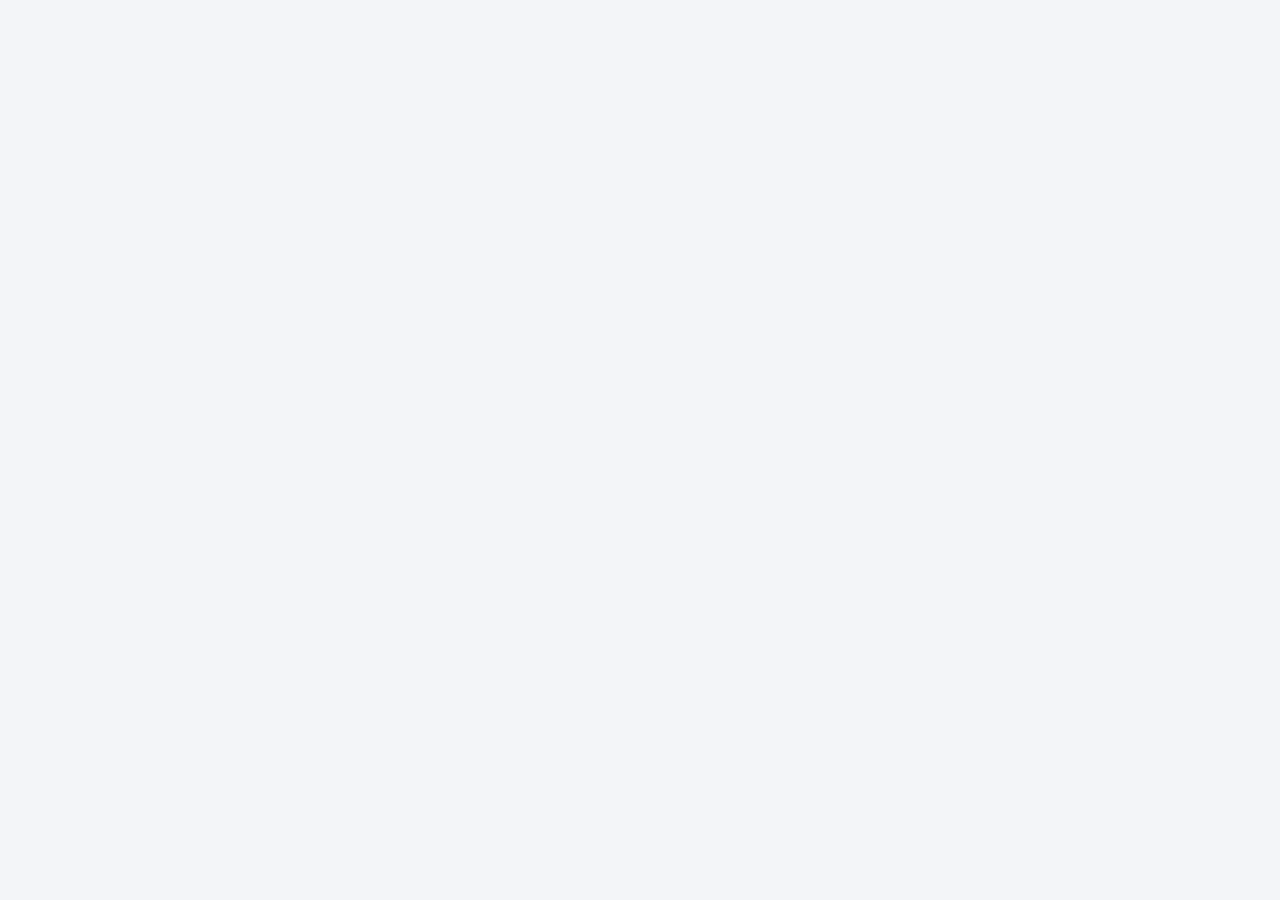
==== apply/index.html @ 578136c5 "Stage 1: folder, images, skeleton Co-Authored-By: Claude Fable 5.1 <noreply@anthropic.com>" ====
<!doctype html>
<html lang="en-IE">
<head>
<meta charset="utf-8">
<meta name="viewport" content="width=device-width,initial-scale=1,viewport-fit=cover">
<meta name="robots" content="noindex">
<title>Apply · Tierney</title>
<link rel="preconnect" href="https://fonts.googleapis.com"><link rel="preconnect" href="https://fonts.gstatic.com" crossorigin>
<link rel="stylesheet" href="https://fonts.googleapis.com/css2?family=Rubik:wght@400;500;600;700;800&display=swap">
<link rel="icon" href="/favicon.svg" type="image/svg+xml">
<link rel="stylesheet" href="/css/tokens.css">
<link rel="stylesheet" href="/css/site.css">
</head>
<body>
<main></main>
<script type="module" src="/js/site.js"></script>
</body>
</html>
---- css/tokens.css ----
/* Tierney design tokens. One navy, one yellow, one control height. */
:root{
  --reflector:#DCFF1C;
  --navy:#13234A;
  --navy-70:rgba(19,35,74,.7);
  --navy-50:rgba(19,35,74,.5);
  --navy-12:rgba(19,35,74,.12);
  --navy-06:rgba(19,35,74,.06);
  --paper:#F3F5F8;
  --white:#FFFFFF;
  --hover:#E8ECF2;
  --ctl:52px;
  --font:"Rubik",ui-rounded,"SF Pro Rounded","Segoe UI",system-ui,sans-serif;
  --unit:20vh;
  color-scheme:light;
}
---- css/site.css ----
/* Tierney — shared styles. Tokens live in tokens.css. */
*{box-sizing:border-box}
html,body{margin:0}
body{background:var(--paper);color:var(--navy);font-family:var(--font);font-size:17px;line-height:1.55;-webkit-font-smoothing:antialiased}
a{color:inherit;text-decoration:none}
button,input,select,textarea{font:inherit;color:inherit}
h1,h2,h3{margin:0;font-weight:600;letter-spacing:-.015em;text-wrap:balance}
p{margin:0}
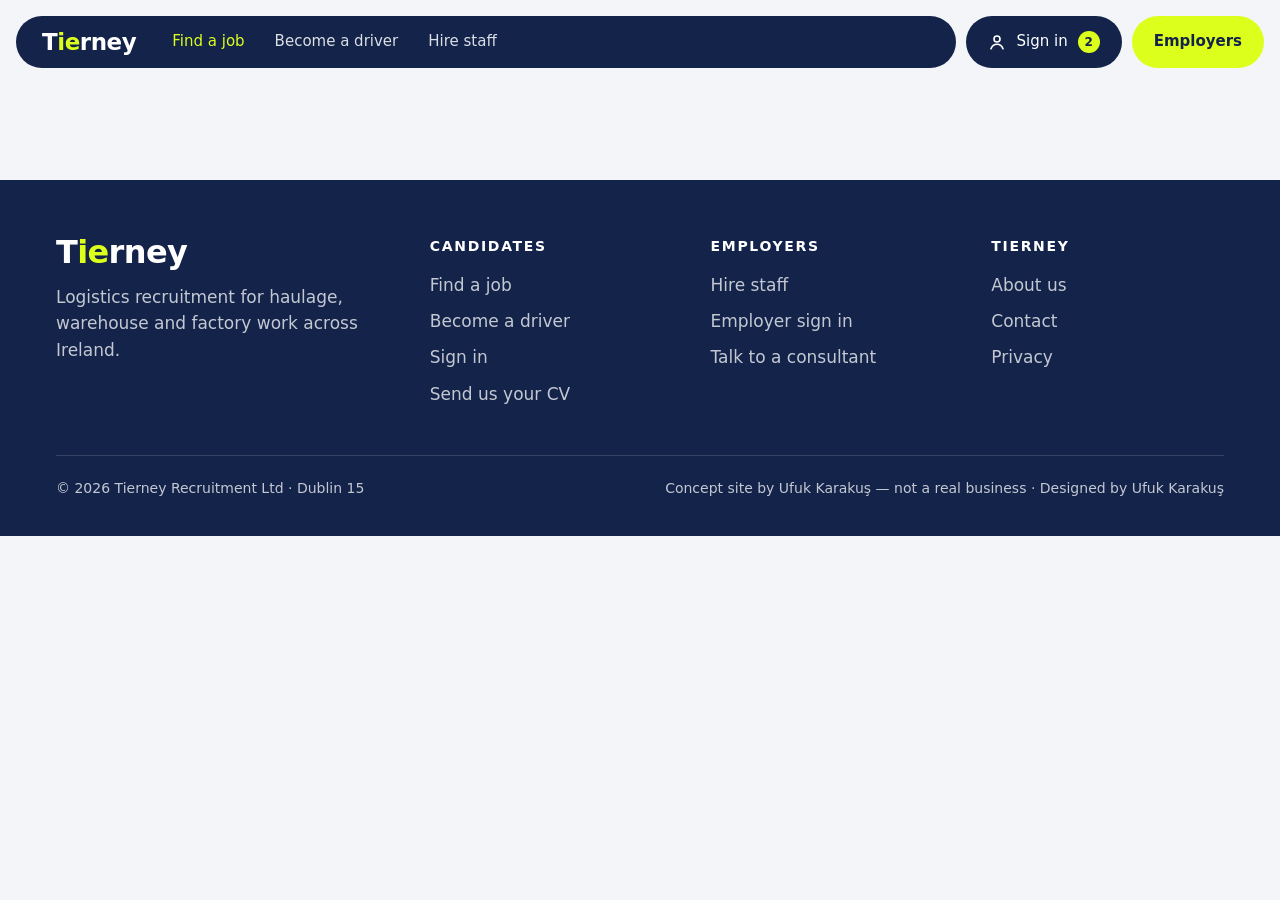
==== commit a5412db6: "Stage 2: design system, header, footer, controls Co-Authored-By: Claude Fable 5.1 <noreply@anthropic" ====
--- a/apply/index.html
+++ b/apply/index.html
@@ -12,7 +12,22 @@
 <link rel="stylesheet" href="/css/site.css">
 </head>
 <body>
+<header class="top"><div class="top-in">
+  <div class="pill bar"><a class="logo" href="/" aria-label="Tierney home">T<i>ie</i>rney</a>
+    <nav class="nav" aria-label="Main"><a href="/jobs/" aria-current="page">Find a job</a><a href="/become-a-driver/">Become a driver</a><a href="/hire-staff/">Hire staff</a></nav></div>
+  <a class="pill sign" href="/candidate/" aria-label="Sign in, 2 unread"><svg viewBox="0 0 24 24" fill="none" stroke="currentColor" stroke-width="2.2" stroke-linecap="round" aria-hidden="true"><circle cx="12" cy="8" r="4"/><path d="M4 21c1.5-4 4.5-6 8-6s6.5 2 8 6"/></svg>Sign in <span class="badge" aria-hidden="true">2</span></a>
+  <a class="pill solid" href="/employer/">Employers</a>
+</div></header>
 <main></main>
+<footer class="foot"><div class="wrap">
+  <div class="foot-grid">
+    <div><div class="logo">T<i>ie</i>rney</div><p class="blurb">Logistics recruitment for haulage, warehouse and factory work across Ireland.</p></div>
+    <div><h4>Candidates</h4><ul><li><a href="/jobs/">Find a job</a></li><li><a href="/become-a-driver/">Become a driver</a></li><li><a href="/candidate/">Sign in</a></li><li><a href="/apply/?cv">Send us your CV</a></li></ul></div>
+    <div><h4>Employers</h4><ul><li><a href="/hire-staff/">Hire staff</a></li><li><a href="/employer/">Employer sign in</a></li><li><a href="/hire-staff/#talk">Talk to a consultant</a></li></ul></div>
+    <div><h4>Tierney</h4><ul><li><a href="/#about">About us</a></li><li><a href="/#contact">Contact</a></li><li><a href="/privacy/">Privacy</a></li></ul></div>
+  </div>
+  <div class="foot-base"><span>© 2026 Tierney Recruitment Ltd · Dublin 15</span><span>Concept site by Ufuk Karakuş — not a real business · Designed by Ufuk Karakuş</span></div>
+</div></footer>
 <script type="module" src="/js/site.js"></script>
 </body>
 </html>
--- a/css/site.css
+++ b/css/site.css
@@ -1,8 +1,333 @@
-/* Tierney — shared styles. Tokens live in tokens.css. */
+/* Tierney — shared styles. Tokens live in tokens.css.
+   One navy (Tierney navy), off-white ground, reflector yellow only as a filled shape or on navy.
+   No strokes on yellow or light buttons. Every control is var(--ctl) = 52 px tall. */
+
+/* ---------- base ---------- */
 *{box-sizing:border-box}
 html,body{margin:0}
 body{background:var(--paper);color:var(--navy);font-family:var(--font);font-size:17px;line-height:1.55;-webkit-font-smoothing:antialiased}
 a{color:inherit;text-decoration:none}
 button,input,select,textarea{font:inherit;color:inherit}
+button{cursor:pointer}
 h1,h2,h3{margin:0;font-weight:600;letter-spacing:-.015em;text-wrap:balance}
+.home h1,.home h2,.home h3{letter-spacing:-.01em}
 p{margin:0}
+[hidden]{display:none !important}
+:focus-visible{outline:3px solid var(--navy);outline-offset:3px;border-radius:10px}
+.home :focus-visible{border-radius:8px}
+.top :focus-visible,.foot :focus-visible,.hero :focus-visible,.side :focus-visible,.one :focus-visible,.consult :focus-visible,.cta :focus-visible,.alert :focus-visible,.sum :focus-visible,.gentle :focus-visible{outline-color:var(--reflector)}
+.wrap{max-width:1280px;margin:0 auto;padding-left:max(16px,env(safe-area-inset-left,0px));padding-right:max(16px,env(safe-area-inset-right,0px))}
+@media (min-width:900px){.wrap{padding-left:max(56px,env(safe-area-inset-left,0px));padding-right:max(56px,env(safe-area-inset-right,0px))}}
+.muted{color:var(--navy-70)}
+.sr{position:absolute;width:1px;height:1px;overflow:hidden;clip:rect(0 0 0 0);white-space:nowrap}
+
+/* ---------- header: three pills, one height. Navy on inner pages, glass over the hero. Not sticky. ---------- */
+.top{position:relative;z-index:30;padding-block:16px;background:var(--paper)}
+.top-in{max-width:1320px;margin:0 auto;display:flex;gap:10px;padding-left:max(16px,env(safe-area-inset-left,0px));padding-right:max(16px,env(safe-area-inset-right,0px))}
+.pill{display:inline-flex;align-items:center;gap:10px;height:var(--ctl);padding:0 22px;border-radius:999px;font-size:15px;font-weight:500;background:var(--navy);color:var(--white);transition:background .2s,opacity .2s}
+.pill:hover{opacity:.92}
+.pill.bar{flex:1;gap:36px;padding:0 26px}
+.pill.solid{background:var(--reflector);color:var(--navy);font-weight:600}
+.pill svg{width:18px;height:18px}
+.logo{font-weight:800;font-size:23px;letter-spacing:-.02em;line-height:1;color:var(--white)}
+.logo i{font-style:normal;color:var(--reflector)}
+.nav{display:flex;gap:30px}
+.nav a{opacity:.85}
+.nav a:hover,.nav a[aria-current]{opacity:1;color:var(--reflector)}
+.badge{display:inline-grid;place-items:center;min-width:22px;height:22px;padding:0 6px;border-radius:999px;background:var(--reflector);color:var(--navy);font-size:12px;font-weight:700}
+.home .top{position:absolute;z-index:20;top:calc(env(safe-area-inset-top,0px) + 22px);left:0;right:0;padding:0;background:none;color:var(--white)}
+.home .pill{background:rgba(255,255,255,.1);box-shadow:inset 0 0 0 1px rgba(255,255,255,.14);backdrop-filter:blur(8px) saturate(140%);-webkit-backdrop-filter:blur(8px) saturate(140%);transition:background .2s}
+.home .pill:hover{background:rgba(255,255,255,.18);opacity:1}
+.home .pill.bar:hover{background:rgba(255,255,255,.1)}
+.home .pill.solid{background:var(--reflector);color:var(--navy);box-shadow:none}
+.home .pill.solid:hover{background:#e6ff5c}
+.home .top .logo{margin-right:6px}
+.home .nav a{opacity:.88;transition:opacity .2s,color .2s}
+
+/* ---------- buttons, links, chips ---------- */
+.btn{display:inline-flex;align-items:center;justify-content:center;gap:12px;height:var(--ctl);padding:0 30px;border-radius:999px;border:0;background:var(--reflector);color:var(--navy);font-size:18px;font-weight:600;cursor:pointer;transition:transform .2s}
+.btn:hover{transform:translateY(-2px)}
+.btn.dark{background:var(--navy);color:var(--white)}
+.btn.soft{background:var(--white);color:var(--navy)}
+.btn svg{width:20px;height:20px}
+.link{display:inline-flex;align-items:center;gap:8px;font-weight:600}
+.link svg{width:18px;height:18px;transition:transform .2s}
+.link:hover svg{transform:translateX(4px)}
+.chip{display:inline-flex;align-items:center;gap:8px;height:var(--ctl);padding:0 16px;border-radius:999px;border:0;background:var(--white);color:var(--navy);font-size:15px;font-weight:500;cursor:pointer;transition:background .2s}
+.chip:hover{background:var(--hover)}
+.chip[aria-pressed="true"],.chip.on{background:var(--navy);color:var(--white)}
+.chip.y{background:var(--reflector);color:var(--navy)}
+.chip svg{width:14px;height:14px}
+
+/* ---------- page head ---------- */
+.page-head{padding-block:40px 28px}
+.page-head h1{font-size:clamp(40px,4.4vw,64px);line-height:1.05}
+.page-head p{font-size:19px;color:var(--navy-70);margin-top:12px;max-width:56ch}
+
+/* ---------- icons in yellow discs ---------- */
+.icon{width:64px;height:64px;border-radius:50%;background:var(--reflector);display:grid;place-items:center;flex:none}
+.icon svg{width:32px;height:32px;fill:none;stroke:var(--navy);stroke-width:2.4;stroke-linecap:round;stroke-linejoin:round}
+
+/* ---------- job rows: hairlines only between rows, as wide as the hover card ---------- */
+.rows{list-style:none;margin:0;padding:0}
+.rows li{position:relative;padding-block:8px}
+.rows li+li::before{content:"";position:absolute;top:0;left:-24px;right:-24px;height:1px;background:var(--navy-12);transition:opacity .2s}
+.rows li:hover::before,.rows li:hover+li::before{opacity:0}
+.row{display:grid;grid-template-columns:64px minmax(0,2.6fr) minmax(0,1.2fr) minmax(0,1.2fr) minmax(0,.9fr) 52px;align-items:center;gap:24px;padding:16px 24px;margin-inline:-24px;border-radius:20px;transition:background .25s,box-shadow .25s}
+.row:hover{background:var(--white);box-shadow:0 18px 40px -24px rgba(19,35,74,.35)}
+.role h3{font-size:21px;font-weight:600}
+.role p{font-size:15px;color:var(--navy-70);margin-top:3px}
+.role p b{font-weight:600;color:var(--navy)}
+.cell{font-size:16px;line-height:1.35}
+.cell small{display:block;font-size:12px;color:var(--navy-70);text-transform:uppercase;letter-spacing:.1em;font-weight:500;margin-bottom:3px}
+.pay{font-size:20px;font-weight:600;font-variant-numeric:tabular-nums}
+.pay em{font-style:normal;font-size:14px;font-weight:500;color:var(--navy-70)}
+.go{width:52px;height:52px;border-radius:50%;display:grid;place-items:center;background:var(--white);transition:background .2s}
+.go svg{width:22px;height:22px}
+.row:hover .go{background:var(--reflector)}
+.fit{display:inline-flex;align-items:center;gap:6px;height:26px;padding:0 10px;border-radius:999px;font-size:13px;font-weight:600;margin-left:10px;vertical-align:3px}
+.fit.ok{background:var(--reflector);color:var(--navy)}
+.fit.near{background:var(--navy);color:var(--white)}
+.home .rows li{padding-block:10px}
+.home .row{grid-template-columns:72px minmax(0,2.7fr) minmax(0,1.2fr) minmax(0,1.2fr) minmax(0,.9fr) 56px;gap:28px}
+.home .row .icon{width:72px;height:72px}
+.home .row .icon svg{width:36px;height:36px}
+.home .role h3{font-size:23px}
+.home .role p{margin-top:4px}
+.home .cell small{font-size:13px;margin-bottom:4px}
+.home .pay{font-size:21px}
+.home .pay em{font-size:15px}
+
+/* ---------- cards ---------- */
+.card{background:var(--white);border-radius:24px;padding:28px}
+
+/* ---------- word-by-word headings, soft reveals ---------- */
+.words .w{display:inline-block;opacity:0;transform:translateY(10px)}
+.words.in .w{animation:word .8s ease forwards}
+@keyframes word{to{opacity:1;transform:none}}
+.reveal{opacity:0;transform:translateY(12px);animation:rev .8s ease forwards}
+@keyframes rev{to{opacity:1;transform:none}}
+.home .reveal{animation:none;transform:translateY(14px);transition:opacity .8s ease,transform .8s ease}
+.home .reveal.in{opacity:1;transform:none}
+
+/* ---------- footer ---------- */
+.foot{background:var(--navy);color:rgba(255,255,255,.75);padding-block:56px 36px;margin-top:96px}
+.home .foot{padding-block:64px 40px;margin-top:0}
+.foot-grid{display:grid;grid-template-columns:1.4fr repeat(3,1fr);gap:48px}
+.foot h4{margin:0 0 14px;font-size:14px;letter-spacing:.12em;text-transform:uppercase;color:var(--white);font-weight:600}
+.foot ul{list-style:none;margin:0;padding:0;display:grid;gap:10px}
+.foot a:hover{color:var(--reflector)}
+.foot .logo{font-size:32px;color:var(--white)}
+.home .foot .logo{font-size:34px}
+.foot .blurb{margin-top:16px;max-width:30ch}
+.foot-base{margin-top:48px;padding-top:22px;border-top:1px solid rgba(255,255,255,.14);display:flex;justify-content:space-between;gap:24px;flex-wrap:wrap;font-size:14px}
+.home .foot-base{margin-top:56px;padding-top:24px}
+
+/* ---------- dropdown (our own, never the browser default) ---------- */
+.dd{position:relative}
+.dd-btn{width:100%;height:var(--ctl);display:flex;align-items:center;gap:12px;border:0;border-radius:16px;background:var(--white);padding:0 18px;font-size:16px;font-weight:500;text-align:left;cursor:pointer}
+.dd-btn svg{width:18px;height:18px;margin-left:auto;flex:none;transition:transform .25s}
+.dd.open .dd-btn svg{transform:rotate(180deg)}
+.dd-val{overflow:hidden;text-overflow:ellipsis;white-space:nowrap}
+.dd-val.ph{color:var(--navy-70)}
+.dd-list{position:absolute;z-index:20;top:calc(100% + 8px);left:0;right:0;margin:0;padding:8px;list-style:none;background:var(--white);border-radius:18px;box-shadow:0 24px 48px -20px rgba(19,35,74,.35),0 0 0 1px var(--navy-06);max-height:320px;overflow:auto}
+.dd-list li{padding:12px 14px;border-radius:12px;cursor:pointer;font-size:16px}
+.dd-list li:hover,.dd-list li.act{background:var(--paper)}
+.dd-list li[aria-selected="true"]{background:var(--navy);color:var(--white)}
+
+/* ---------- drawers: Filters from the left, For you from the right, mirror images ---------- */
+.drawer-scrim{position:fixed;inset:0;z-index:40;background:rgba(19,35,74,.35);opacity:0;pointer-events:none;transition:opacity .3s}
+.drawer{position:fixed;z-index:41;top:0;bottom:0;width:min(440px,100%);background:var(--paper);padding:28px;overflow:auto;transition:transform .45s cubic-bezier(.2,.7,.3,1);display:flex;flex-direction:column;gap:26px}
+.drawer.left{left:0;transform:translateX(-100%);padding-left:max(28px,env(safe-area-inset-left,0px))}
+.drawer.right{right:0;transform:translateX(100%);padding-right:max(28px,env(safe-area-inset-right,0px))}
+.drawer.open{transform:none}
+.drawer-scrim.open{opacity:1;pointer-events:auto}
+.drawer h2{font-size:32px}
+.drawer .label{display:block;margin-bottom:10px}
+.drawer .actions{margin-top:auto;display:grid}
+.drawer .actions .btn{width:100%}
+.close{position:absolute;top:24px;right:24px;width:44px;height:44px;border-radius:50%;border:0;background:var(--white);display:grid;place-items:center;cursor:pointer}
+.close svg{width:18px;height:18px}
+.toggle{height:var(--ctl);display:flex;align-items:center;justify-content:space-between;gap:12px;background:var(--white);border-radius:16px;padding:0 18px;font-weight:500;cursor:pointer}
+.toggle input{width:20px;height:20px;margin:0;accent-color:var(--navy)}
+
+/* ---------- modal + toast ---------- */
+.modal-scrim{position:fixed;inset:0;z-index:60;background:rgba(19,35,74,.45);display:grid;place-items:center;padding:16px}
+.modal{background:var(--white);border-radius:24px;padding:32px;max-width:460px;width:100%}
+.modal h3{font-size:24px}
+.modal p{margin-top:10px;color:var(--navy-70)}
+.modal .btn{margin-top:22px}
+.toast{position:fixed;z-index:50;left:50%;bottom:calc(28px + env(safe-area-inset-bottom,0px));transform:translateX(-50%);background:var(--navy);color:var(--white);border-radius:16px;padding:14px 20px;font-size:15px;display:flex;gap:12px;align-items:center;box-shadow:0 20px 40px -20px rgba(0,0,0,.5);transition:opacity .5s,transform .5s}
+.toast b{color:var(--reflector);font-weight:600}
+.toast.gone{opacity:0;transform:translate(-50%,10px)}
+
+/* ---------- forms ---------- */
+.field{display:grid;gap:8px}
+.field label,.label{font-size:15px;font-weight:600}
+.input{height:var(--ctl);border-radius:16px;border:0;background:var(--paper);padding:0 18px;font-size:17px;width:100%}
+.input:focus{outline:3px solid var(--navy);outline-offset:0}
+.seg{display:flex;flex-wrap:wrap;gap:8px}
+.seg .chip{padding:0 20px;font-size:16px;background:var(--paper)}
+.seg .chip[aria-pressed="true"]{background:var(--navy);color:var(--white)}
+
+/* ---------- privacy (plain text) ---------- */
+.prose{max-width:68ch}
+.prose h2{font-size:26px;margin-top:40px}
+.prose p{margin-top:14px;font-size:18px}
+.prose ul{margin:14px 0 0;padding-left:22px;font-size:18px;display:grid;gap:8px}
+
+/* =====================================================================
+   Homepage
+   ===================================================================== */
+.band{min-height:calc(var(--unit)*4);display:flex;align-items:center;padding-block:56px}
+.band>.wrap{width:100%}
+
+/* ---------- hero scene ---------- */
+.hero{position:relative;height:100vh;min-height:620px;overflow:hidden;background:var(--navy);color:var(--white)}
+.stage{position:absolute;left:0;top:0;width:1536px;height:1024px;transform-origin:0 0}
+.pan,.slide{position:absolute;inset:0;will-change:transform}
+.slide img{position:absolute;inset:0;width:100%;height:100%;display:block;max-width:none;user-select:none;pointer-events:none}
+.glow{position:absolute;width:300px;height:230px;transform:translate(-50%,-14%);pointer-events:none;transition:opacity 70ms linear;
+  background:radial-gradient(50% 50% at 50% 22%,rgba(255,228,184,.5),rgba(255,222,176,.2) 36%,rgba(255,222,176,.05) 64%,transparent 80%)}
+.glow::before{content:"";position:absolute;left:50%;top:22%;width:26px;height:10px;transform:translate(-50%,-50%);border-radius:3px;background:#fff6e2;box-shadow:0 0 14px 5px rgba(255,236,204,.75),0 0 46px 18px rgba(255,226,180,.22)}
+.reflect{position:absolute;width:44px;height:170px;transform:translateX(-50%);pointer-events:none;border-radius:50%;transition:opacity 70ms linear;
+  background:linear-gradient(180deg,rgba(255,226,184,.22),rgba(255,226,184,0));filter:blur(10px)}
+.off{opacity:.06}
+.fshadow{position:absolute;left:890px;top:712px;width:530px;height:26px;border-radius:50%;background:radial-gradient(closest-side,rgba(0,0,0,.55),transparent)}
+.shade{position:absolute;inset:0;pointer-events:none;
+  background:linear-gradient(180deg,rgba(8,12,24,.35) 0%,rgba(8,12,24,0) 22%,rgba(8,12,24,0) 55%,rgba(6,9,20,.6) 100%),
+             radial-gradient(130% 100% at 50% 40%,transparent 55%,rgba(4,7,16,.62) 100%)}
+/* 3 seconds, eased to a stop: the lorry drives far, the forklift a little, and the camera pans left with real parallax */
+.hero.play .slide,.hero.play .pan{animation-duration:3s;animation-timing-function:cubic-bezier(.22,.61,.36,1);animation-delay:.3s;animation-fill-mode:both}
+.hero.play .truck .slide{animation-name:truckIn}
+.hero.play .fork .slide{animation-name:forkIn}
+.hero.play .pan.yard{animation-name:panYard}
+.hero.play .pan.truck{animation-name:panTruck}
+.hero.play .pan.fork{animation-name:panFork}
+.hero.play .pan.pal{animation-name:panPal}
+@keyframes truckIn{from{transform:translate3d(160px,0,0)}to{transform:translate3d(0,0,0)}}
+@keyframes forkIn{from{transform:translate3d(25px,0,0)}to{transform:translate3d(0,0,0)}}
+@keyframes panYard{from{transform:translate3d(4px,0,0)}to{transform:translate3d(0,0,0)}}
+@keyframes panTruck{from{transform:translate3d(8px,0,0)}to{transform:translate3d(0,0,0)}}
+@keyframes panFork{from{transform:translate3d(15px,0,0)}to{transform:translate3d(0,0,0)}}
+@keyframes panPal{from{transform:translate3d(30px,0,0)}to{transform:translate3d(0,0,0)}}
+
+/* ---------- hero words ---------- */
+.hero-copy{position:absolute;z-index:6;left:max(64px,env(safe-area-inset-left,0px));right:max(24px,env(safe-area-inset-right,0px));top:69%}
+.hero h1{margin:0;font-weight:600;font-size:clamp(40px,4.6vw,68px);line-height:1.04;letter-spacing:-.02em;text-shadow:0 4px 34px rgba(0,0,0,.5);white-space:nowrap;min-height:1.04em}
+.hero h1 span{display:inline-block;opacity:0;transform:translateY(10px);transition:opacity .25s ease}
+.hero h1 span.in{animation:hword .9s ease forwards}
+.hero h1.leaving span{opacity:0 !important;animation:none}
+@keyframes hword{to{opacity:1;transform:none}}
+.roles{display:flex;flex-wrap:wrap;gap:12px 34px;list-style:none;margin:22px 0 0;padding:0}
+.roles a{display:inline-flex;align-items:center;gap:11px;font-size:19px;font-weight:500;text-shadow:0 2px 16px rgba(0,0,0,.55);opacity:0;transition:color .25s}
+.roles a:hover{color:var(--reflector)}
+.roles i{width:9px;height:9px;border-radius:50%;background:var(--reflector);box-shadow:0 0 12px rgba(220,255,28,.55)}
+.hero.play .roles a{animation:fade 1.1s ease forwards}
+.hero.play .roles li:nth-child(1) a{animation-delay:.6s}
+.hero.play .roles li:nth-child(2) a{animation-delay:1.3s}
+.hero.play .roles li:nth-child(3) a{animation-delay:2s}
+@keyframes fade{to{opacity:1}}
+
+/* ---------- intro: words left, sector rows right ---------- */
+.intro{background:var(--white)}
+.intro-grid{display:grid;grid-template-columns:1fr 1fr;gap:96px;align-items:center}
+.intro-grid h2{font-size:clamp(34px,3.4vw,52px);line-height:1.1}
+.intro-grid .lead{font-size:19px;color:var(--navy-70);max-width:44ch;margin-top:24px}
+.sectors{list-style:none;margin:0;padding:0;border-top:1px solid #DDE2EA}
+.sectors li{border-bottom:1px solid #DDE2EA}
+.sector{display:flex;align-items:center;gap:28px;padding:26px 20px;margin-inline:-20px;border-radius:20px;transition:background .3s ease}
+.sector:hover{background:var(--hover)}
+.sector .icon{width:72px;height:72px}
+.sector .icon svg{width:36px;height:36px}
+.sector h3{font-size:clamp(40px,4.4vw,64px);font-weight:600;letter-spacing:-.02em;line-height:1}
+.sector .count{margin-left:auto;display:inline-flex;align-items:center;gap:10px;font-size:17px;font-weight:600;opacity:0;transform:translateX(-8px);transition:opacity .3s ease,transform .3s ease;font-variant-numeric:tabular-nums;white-space:nowrap}
+.sector .count svg{width:20px;height:20px}
+.sector:hover .count,.sector:focus-visible .count{opacity:1;transform:none}
+.more{display:inline-flex;align-items:center;gap:8px;font-weight:600;font-size:17px;margin-top:6px}
+.more svg{width:18px;height:18px;transition:transform .2s}
+.more:hover svg{transform:translateX(4px)}
+
+/* ---------- road: snaps into view and plays by itself; the centre line widens until it is the yellow background ---------- */
+.road{position:relative;height:100vh;background:var(--navy)}
+.road-pin{position:relative;height:100%;overflow:hidden}
+.road canvas{position:absolute;inset:0;width:100%;height:100%;display:block}
+.road-choices{position:absolute;inset:0;display:flex;align-items:center;pointer-events:none}
+.road-choices .wrap{width:100%;display:flex;flex-direction:column;gap:56px}
+.choice{align-self:flex-start;display:flex;flex-direction:column;gap:12px;color:var(--navy);pointer-events:auto}
+.choice .ttl{position:relative;display:inline-flex;align-items:center;gap:18px;font-size:clamp(36px,3.6vw,54px);font-weight:700;letter-spacing:-.02em;line-height:1.1}
+.choice .ttl::after{content:"";position:absolute;left:0;right:0;bottom:-8px;height:4px;border-radius:2px;background:var(--navy);transform:scaleX(0);transform-origin:left;transition:transform .35s ease}
+.choice:hover .ttl::after,.choice:focus-visible .ttl::after{transform:scaleX(1)}
+.choice svg{width:.8em;height:.8em;flex:none;opacity:0;transform:translateX(-10px);transition:opacity .5s ease,transform .5s ease}
+.choice p{font-size:20px;opacity:0;transform:translateY(8px);transition:opacity .6s ease,transform .6s ease}
+.choice.in svg{opacity:1;transform:none}
+.choice.in p{opacity:.85;transform:none}
+.road:not(.done) .choice{visibility:hidden}
+
+/* ---------- jobs band ---------- */
+.jobs{background:var(--paper)}
+.jobs.band{align-items:flex-start;padding-top:64px}
+.jobs-head{display:flex;align-items:center;justify-content:space-between;gap:32px;margin-bottom:22px}
+.jobs-head h2{font-size:clamp(34px,3.4vw,50px)}
+
+/* ---------- checked driver ---------- */
+.checked{background:var(--white)}
+.checked-grid{display:grid;grid-template-columns:1fr 1fr;gap:96px;align-items:center}
+.checked h2{font-size:clamp(34px,3.4vw,50px);line-height:1.1;margin-top:16px}
+.checked .lead{font-size:19px;color:var(--navy-70);margin-top:20px;max-width:44ch}
+.checked .more{margin-top:28px}
+.idcard{width:100%;max-width:600px;justify-self:end;border-radius:22px;overflow:hidden;background:var(--white);box-shadow:0 40px 80px -40px rgba(19,35,74,.4),0 0 0 1px #DDE2EA;opacity:0;transform:translateY(22px) rotate(-1.2deg);transition:opacity .8s ease,transform .9s cubic-bezier(.2,.7,.3,1)}
+.idcard.in{opacity:1;transform:none}
+.id-head{display:flex;align-items:center;justify-content:space-between;gap:16px;padding:16px 24px;background:var(--navy);color:var(--white)}
+.id-head .logo{font-size:22px}
+.id-head span:last-child{font-size:13px;letter-spacing:.06em;opacity:.8;font-variant-numeric:tabular-nums}
+.id-body{display:grid;grid-template-columns:104px minmax(0,1fr);gap:22px;padding:20px 24px 16px}
+.photo{aspect-ratio:3/4;border-radius:12px;background:var(--paper);display:grid;place-items:center}
+.photo svg{width:52px;height:52px;fill:none;stroke:rgba(19,35,74,.35);stroke-width:1.8;stroke-linecap:round}
+.id-who h3{font-size:19px;font-weight:600}
+.id-who p{font-size:14px;color:var(--navy-70);margin-top:2px}
+.fields{margin:12px 0 0;display:grid;grid-template-columns:auto 1fr;gap:7px 18px;font-size:15px}
+.fields dt{color:var(--navy-70)}
+.fields dd{margin:0;font-weight:500}
+.mark{background:linear-gradient(var(--reflector),var(--reflector)) no-repeat 0 65%/0% 72%;padding:0 3px;margin-left:-3px;transition:background-size .55s ease}
+.mark.on{background-size:100% 72%}
+.id-foot{display:flex;align-items:center;gap:12px;padding:12px 24px 16px;font-size:15px;border-top:1px solid #DDE2EA}
+.id-foot svg{width:20px;height:20px;flex:none;fill:none;stroke:var(--navy);stroke-width:2.2;stroke-linecap:round;stroke-linejoin:round}
+.id-foot b{font-weight:600}
+
+/* ---------- closing ---------- */
+.closing{background:var(--paper)}
+.closing-grid{display:grid;grid-template-columns:1.4fr 1fr;gap:96px;align-items:center}
+blockquote{margin:0}
+blockquote p{font-size:clamp(28px,2.7vw,40px);line-height:1.25;font-weight:500;letter-spacing:-.01em;text-wrap:balance}
+blockquote footer{margin-top:28px;font-size:17px;color:var(--navy-70)}
+blockquote footer b{color:var(--navy);font-weight:600}
+.contact{display:flex;flex-direction:column;gap:22px}
+.contact .line{display:flex;flex-direction:column}
+.contact .line small{font-size:13px;font-weight:600;letter-spacing:.12em;text-transform:uppercase;color:var(--navy-70)}
+.contact .line span{font-size:26px;font-weight:600;font-variant-numeric:tabular-nums;user-select:all}
+.contact .btns{display:flex;gap:12px;flex-wrap:wrap;margin-top:8px}
+
+/* ---------- narrow screens (mobile is a later step; nothing may scroll sideways) ---------- */
+@media (max-width:900px){
+  .nav,.pill.sign{display:none}
+  .hero-copy{left:20px;top:auto;bottom:10%} .roles a{font-size:16px}
+  .hero h1{white-space:normal}
+  .intro-grid,.checked-grid,.closing-grid,.foot-grid{grid-template-columns:1fr;gap:40px}
+  .row{grid-template-columns:56px minmax(0,1fr) 44px;margin-inline:0}
+  .row .cell{display:none}
+  .row .icon{width:56px;height:56px}
+  .go{width:44px;height:44px}
+  .idcard{justify-self:stretch}
+}
+
+/* ---------- reduced motion: keep every word and frame, drop the movement ---------- */
+@media (prefers-reduced-motion:reduce){
+  .words .w,.reveal,.home .reveal,.roles a,.hero h1 span{animation:none !important;opacity:1 !important;transform:none !important;transition:none !important}
+  .hero.play .slide,.hero.play .pan{animation:none !important}
+  .idcard{opacity:1;transform:none;transition:none}
+  .mark{background-size:100% 72%;transition:none}
+  .choice svg{opacity:1;transform:none;transition:none}
+  .choice p{opacity:.85;transform:none;transition:none}
+  .choice .ttl::after,.btn,.link svg,.more svg,.sector,.sector .count,.row,.go,.pill,.chip,.dd-btn svg,.drawer,.drawer-scrim,.toast,.glow,.reflect{transition:none}
+}
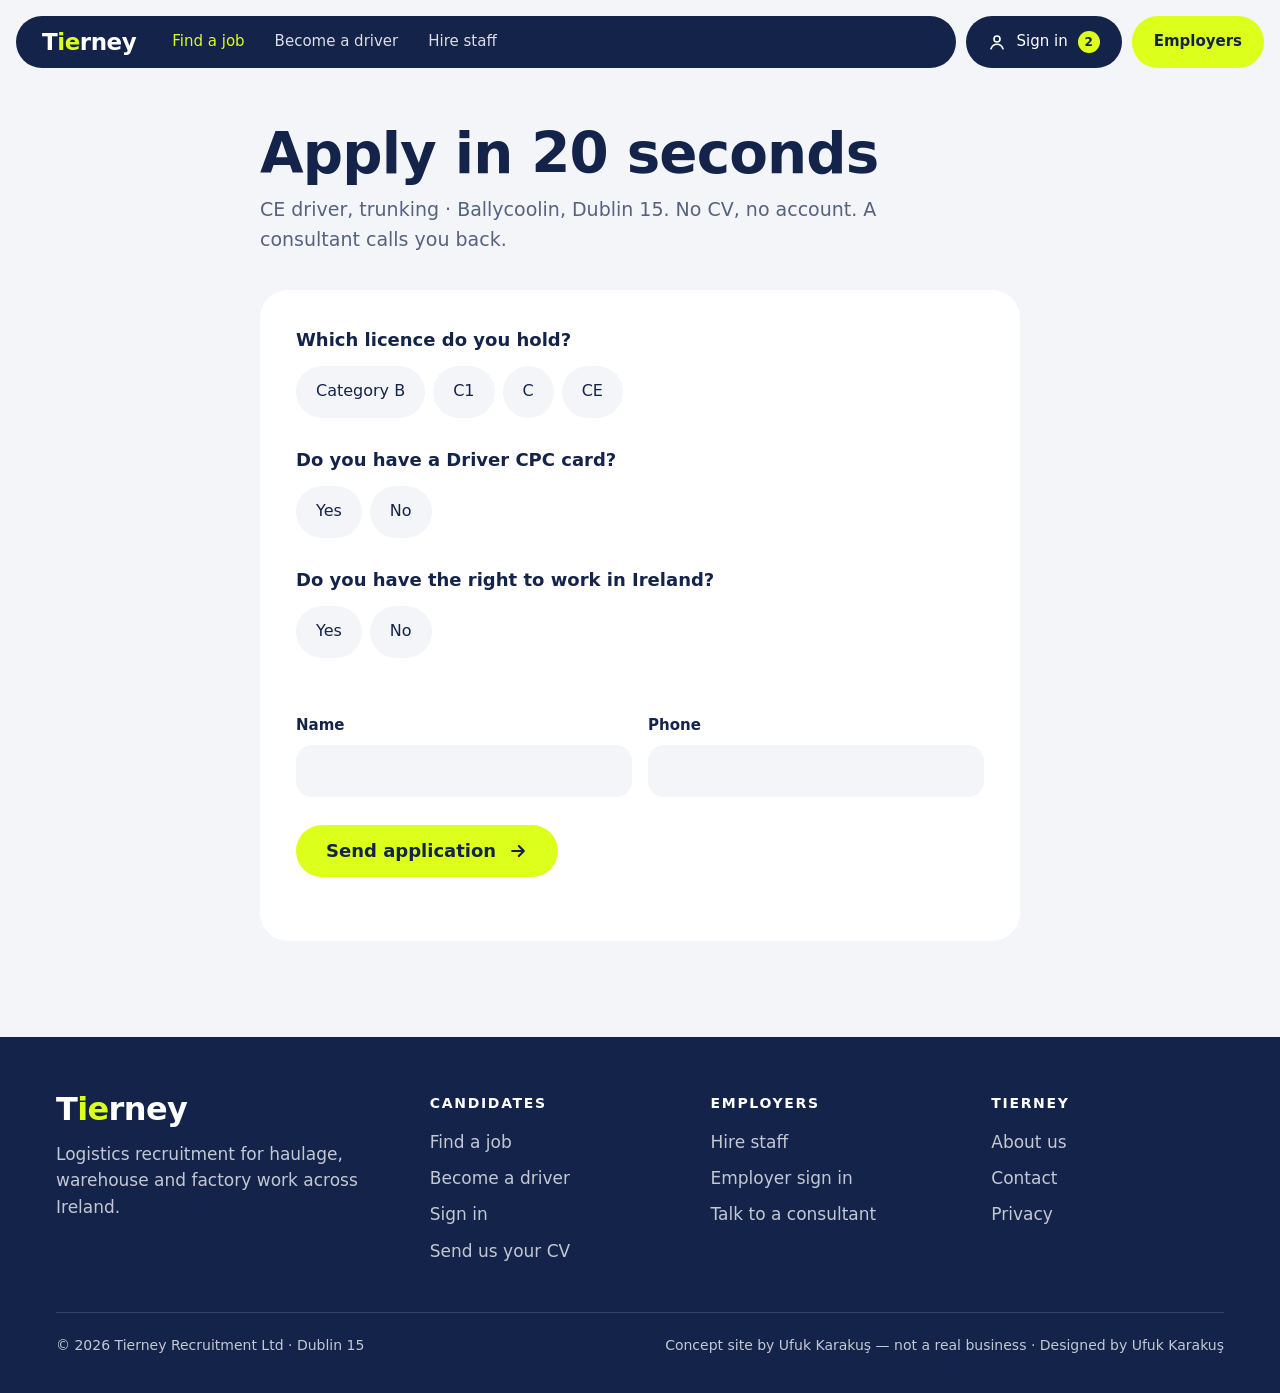
==== commit e4e9ff95: "Stage 8: job and apply Co-Authored-By: Claude Fable 5.1 <noreply@anthropic.com>" ====
--- a/apply/index.html
+++ b/apply/index.html
@@ -18,7 +18,7 @@
   <a class="pill sign" href="/candidate/" aria-label="Sign in, 2 unread"><svg viewBox="0 0 24 24" fill="none" stroke="currentColor" stroke-width="2.2" stroke-linecap="round" aria-hidden="true"><circle cx="12" cy="8" r="4"/><path d="M4 21c1.5-4 4.5-6 8-6s6.5 2 8 6"/></svg>Sign in <span class="badge" aria-hidden="true">2</span></a>
   <a class="pill solid" href="/employer/">Employers</a>
 </div></header>
-<main></main>
+<main class="wrap"><div class="applywrap" id="app"></div></main>
 <footer class="foot"><div class="wrap">
   <div class="foot-grid">
     <div><div class="logo">T<i>ie</i>rney</div><p class="blurb">Logistics recruitment for haulage, warehouse and factory work across Ireland.</p></div>
@@ -28,6 +28,6 @@
   </div>
   <div class="foot-base"><span>© 2026 Tierney Recruitment Ltd · Dublin 15</span><span>Concept site by Ufuk Karakuş — not a real business · Designed by Ufuk Karakuş</span></div>
 </div></footer>
-<script type="module" src="/js/site.js"></script>
+<script type="module" src="/js/apply.js"></script>
 </body>
 </html>
--- a/css/site.css
+++ b/css/site.css
@@ -35,7 +35,9 @@
 .nav a{opacity:.85}
 .nav a:hover,.nav a[aria-current]{opacity:1;color:var(--reflector)}
 .badge{display:inline-grid;place-items:center;min-width:22px;height:22px;padding:0 6px;border-radius:999px;background:var(--reflector);color:var(--navy);font-size:12px;font-weight:700}
-.home .top{position:absolute;z-index:20;top:calc(env(safe-area-inset-top,0px) + 22px);left:0;right:0;padding:0;background:none;color:var(--white)}
+/* over the hero the 1320 px row sits inside the header's own 16 px gutters, so it is 16 px wider each side than on inner pages (as the board) */
+.home .top{position:absolute;z-index:20;top:calc(env(safe-area-inset-top,0px) + 22px);left:0;right:0;padding:0 max(16px,env(safe-area-inset-right,0px)) 0 max(16px,env(safe-area-inset-left,0px));background:none;color:var(--white)}
+.home .top-in{padding:0}
 .home .pill{background:rgba(255,255,255,.1);box-shadow:inset 0 0 0 1px rgba(255,255,255,.14);backdrop-filter:blur(8px) saturate(140%);-webkit-backdrop-filter:blur(8px) saturate(140%);transition:background .2s}
 .home .pill:hover{background:rgba(255,255,255,.18);opacity:1}
 .home .pill.bar:hover{background:rgba(255,255,255,.1)}
@@ -149,7 +151,7 @@
 .close{position:absolute;top:24px;right:24px;width:44px;height:44px;border-radius:50%;border:0;background:var(--white);display:grid;place-items:center;cursor:pointer}
 .close svg{width:18px;height:18px}
 .toggle{height:var(--ctl);display:flex;align-items:center;justify-content:space-between;gap:12px;background:var(--white);border-radius:16px;padding:0 18px;font-weight:500;cursor:pointer}
-.toggle input{width:20px;height:20px;margin:0;accent-color:var(--navy)}
+.toggle input{width:20px;height:20px;accent-color:var(--navy)}
 
 /* ---------- modal + toast ---------- */
 .modal-scrim{position:fixed;inset:0;z-index:60;background:rgba(19,35,74,.45);display:grid;place-items:center;padding:16px}
@@ -170,11 +172,169 @@
 .seg .chip{padding:0 20px;font-size:16px;background:var(--paper)}
 .seg .chip[aria-pressed="true"]{background:var(--navy);color:var(--white)}
 
+/* ---------- Find a job ---------- */
+.jbar{display:flex;align-items:center;gap:14px;flex-wrap:wrap;margin-bottom:10px}
+.jbar .count{font-size:18px;font-weight:600;font-variant-numeric:tabular-nums}
+.jbar .right{margin-left:auto}
+.fbtn{gap:10px}
+.fbtn svg{width:20px;height:20px}
+.fbtn .badge{margin-left:2px}
+.active{display:flex;flex-wrap:wrap;gap:8px;margin-bottom:12px;min-height:4px}
+.active .chip{background:var(--navy);color:var(--white)}
+.active .chip:hover{background:var(--navy);opacity:.92}
+.group-title{font-size:15px;font-weight:600;margin:22px 0 4px;display:flex;align-items:center;gap:10px}
+.note{background:var(--white);border-radius:16px;padding:14px 18px;margin-bottom:10px;font-size:16px}
+.addrow{display:grid;grid-template-columns:minmax(0,1fr) var(--ctl);gap:8px}
+.plus{height:var(--ctl);width:var(--ctl);border-radius:16px;border:0;background:var(--navy);color:var(--white);font-size:28px;line-height:1;cursor:pointer}
+.held{list-style:none;margin:10px 0 0;padding:0;display:grid;gap:6px}
+.held li{display:flex;align-items:center;justify-content:space-between;gap:10px;background:var(--white);border-radius:14px;padding:10px 10px 10px 16px;font-weight:500}
+.held button{width:32px;height:32px;border-radius:50%;border:0;background:var(--paper);display:grid;place-items:center;cursor:pointer;flex:none}
+.held button svg{width:14px;height:14px}
+.other{margin-top:12px;display:grid;gap:8px}
+.other .sub{font-size:14px;font-weight:600;color:var(--navy-70)}
+.other .input{background:var(--white)}
+.suggest{font-size:15px}
+.suggest:empty{display:none}
+.suggest button{border:0;background:none;padding:0;font-weight:600;text-decoration:underline;text-underline-offset:3px;cursor:pointer}
+
+/* ---------- Job ---------- */
+.back{display:inline-flex;align-items:center;gap:8px;font-weight:600;margin-top:28px}
+.back svg{width:18px;height:18px;transform:rotate(180deg)}
+.jh{display:flex;align-items:center;gap:22px;margin-top:22px}
+.jh .icon{width:84px;height:84px}.jh .icon svg{width:42px;height:42px}
+.jh h1{font-size:clamp(36px,4vw,58px);line-height:1.05}
+.jh p{color:var(--navy-70);margin-top:6px;font-size:18px}
+.facts{display:grid;grid-template-columns:repeat(5,minmax(0,1fr));gap:12px;margin-top:32px}
+.fact{background:var(--white);border-radius:20px;padding:18px 20px}
+.fact small{display:block;font-size:12px;letter-spacing:.1em;text-transform:uppercase;color:var(--navy-70);font-weight:500}
+.fact b{display:block;font-size:19px;font-weight:600;margin-top:4px;line-height:1.3}
+.jgrid{display:grid;grid-template-columns:minmax(0,1fr) 340px;gap:48px;margin-top:48px;align-items:start}
+.jgrid h2{font-size:32px;margin-bottom:18px}
+.day{list-style:none;margin:0;padding:0;position:relative}
+.day::before{content:"";position:absolute;left:83px;top:10px;bottom:10px;width:2px;background:var(--navy-12)}
+.day li{display:grid;grid-template-columns:70px 28px minmax(0,1fr);gap:0 14px;align-items:start;padding:12px 0}
+.day time{font-size:18px;font-weight:600;font-variant-numeric:tabular-nums;text-align:right}
+.day i{width:16px;height:16px;border-radius:50%;background:var(--reflector);margin:5px 0 0 6px;position:relative;z-index:1;box-shadow:0 0 0 5px var(--paper)}
+.day b{font-weight:600;font-size:18px}
+.day span{display:block;color:var(--navy-70);font-size:16px}
+.need{list-style:none;margin:0;padding:0;display:grid;gap:8px}
+.need li{display:flex;justify-content:space-between;align-items:center;gap:12px;background:var(--white);border-radius:16px;padding:14px 18px;font-weight:500}
+.need .have{background:var(--reflector);border-radius:6px;padding:2px 8px;font-size:14px;font-weight:600}
+.need .miss{font-size:14px;font-weight:600;text-decoration:underline;text-underline-offset:3px}
+.about p+p{margin-top:12px}
+.about{color:var(--navy-70);font-size:17px;max-width:64ch}
+.about h2{color:var(--navy)}
+/* the header is not sticky, so sticky cards sit 24 px from the top (the board's 104 px assumed a sticky header) */
+.side{position:sticky;top:24px;background:var(--navy);color:var(--white);border-radius:24px;padding:28px;display:grid;gap:14px}
+.side .p{font-size:40px;font-weight:600;font-variant-numeric:tabular-nums;line-height:1}
+.side .p em{font-style:normal;font-size:18px;opacity:.75}
+.side .s{opacity:.8}
+.side .fit{margin:0;justify-self:start}
+.side .fit.near{background:rgba(255,255,255,.16)}
+.side .btn{width:100%}
+.sec{margin-top:56px}
+.sec.similar h2{font-size:32px;margin-bottom:12px}
+@media (max-width:1000px){.facts{grid-template-columns:repeat(2,1fr)}.jgrid{grid-template-columns:1fr}.side{position:static}}
+
+/* ---------- Apply ---------- */
+.applywrap{max-width:760px;margin:0 auto}
+.form{background:var(--white);border-radius:28px;padding:36px;display:grid;gap:28px;margin-top:8px}
+.q{display:grid;gap:12px}
+.q .label{font-size:18px}
+.two{display:grid;grid-template-columns:1fr 1fr;gap:16px}
+.form .btn{justify-self:start}
+.timer{font-size:15px;color:var(--navy-70)}
+.done{background:var(--white);border-radius:28px;padding:40px;display:grid;gap:16px}
+.done h2{font-size:clamp(32px,3.4vw,46px)}
+.done .cvbox{background:var(--paper);border-radius:20px;padding:22px;display:grid;gap:10px;margin-top:8px}
+.cvbox{background:var(--paper);border-radius:20px;padding:22px;display:grid;gap:10px}
+.file{position:relative;display:inline-flex;align-items:center;gap:10px;height:var(--ctl);padding:0 22px;border-radius:999px;background:var(--navy);color:var(--white);font-weight:600;cursor:pointer;justify-self:start}
+.file input{position:absolute;opacity:0;width:1px;height:1px}
+.file:focus-within{outline:3px solid var(--navy);outline-offset:3px}
+.gentle{background:var(--navy);color:var(--white);border-radius:20px;padding:22px 24px}
+.gentle b{color:var(--reflector)}
+@media (max-width:700px){.two{grid-template-columns:1fr}.form{padding:24px}}
+
+/* ---------- Become a driver ---------- */
+.pick{display:grid;grid-template-columns:minmax(0,1fr) minmax(0,1fr);gap:28px;margin-top:8px}
+.pick .card{display:grid;gap:14px;align-content:start}
+.pick .card .seg .chip{background:var(--paper)}
+.pick .card .seg .chip[aria-pressed="true"]{background:var(--navy);color:var(--white)}
+.sum{background:var(--navy);color:var(--white);border-radius:24px;padding:28px;display:grid;grid-template-columns:repeat(3,minmax(0,1fr));gap:20px;margin-top:28px}
+.sum small{display:block;font-size:13px;letter-spacing:.1em;text-transform:uppercase;opacity:.7}
+.sum b{display:block;font-size:34px;font-weight:600;font-variant-numeric:tabular-nums;color:var(--reflector);line-height:1.15}
+.steps{list-style:none;margin:40px 0 0;padding:0;counter-reset:s}
+.steps li{display:grid;grid-template-columns:64px minmax(0,1fr) 160px 160px;gap:20px;align-items:center;padding:20px 0;position:relative;counter-increment:s}
+.steps li+li::before{content:"";position:absolute;top:0;left:0;right:0;height:1px;background:var(--navy-12)}
+.num{width:52px;height:52px;border-radius:50%;display:grid;place-items:center;background:var(--white);font-weight:700;font-size:18px}
+.num::before{content:counter(s)}
+.steps li.done{opacity:.45}
+.steps li.done .num{background:var(--reflector)}
+.steps li.done .num::before{content:"✓"}
+.steps li.next .num{background:var(--navy);color:var(--white)}
+.steps h3{font-size:22px}
+.steps p{color:var(--navy-70);font-size:16px;margin-top:2px}
+.steps .t,.steps .c{font-weight:600;font-variant-numeric:tabular-nums}
+.steps .t small,.steps .c small{display:block;font-size:12px;letter-spacing:.1em;text-transform:uppercase;color:var(--navy-70);font-weight:500}
+.fund{display:grid;grid-template-columns:minmax(0,1.1fr) minmax(0,1fr);gap:48px;margin-top:72px;background:var(--white);border-radius:28px;padding:44px}
+.fund h2{font-size:clamp(34px,3.4vw,50px);line-height:1.08}
+.fund .muted{margin-top:14px;font-size:18px}
+.fund ul{margin:0;padding-left:20px;display:grid;gap:10px;font-size:18px}
+.fund .btn{margin-top:22px}
+.small{font-size:14px;color:var(--navy-70);margin-top:18px}
+@media (max-width:900px){.pick,.fund{grid-template-columns:1fr}.sum{grid-template-columns:1fr}.steps li{grid-template-columns:52px minmax(0,1fr)}.steps .t,.steps .c{grid-column:2}}
+
+/* ---------- Candidate and Employer sign-in ---------- */
+.login{max-width:480px;margin:48px auto 0;background:var(--white);border-radius:28px;padding:36px;display:grid;gap:18px}
+.login h1{font-size:40px}
+.login .btn{width:100%}
+.forgot{border:0;background:none;padding:0;font-weight:600;text-decoration:underline;text-underline-offset:3px;cursor:pointer;justify-self:start}
+
+/* ---------- Candidate panel ---------- */
+.dash{display:grid;grid-template-columns:minmax(0,1fr) 360px;gap:40px;align-items:start}
+.app{background:var(--white);border-radius:24px;padding:28px;display:grid;gap:22px}
+.app+.app{margin-top:16px}
+.app-top{display:flex;align-items:center;gap:18px}
+.app-top h3{font-size:22px}
+.app-top p{color:var(--navy-70);font-size:15px}
+.stages{list-style:none;margin:0;padding:0;display:grid;grid-template-columns:repeat(5,1fr);position:relative}
+.stages::before{content:"";position:absolute;top:13px;left:10%;right:10%;height:3px;background:var(--navy-12);border-radius:2px}
+.stages .sbar{position:absolute;top:13px;left:10%;height:3px;background:var(--navy);border-radius:2px}
+.stages li{display:grid;justify-items:center;gap:10px;text-align:center;font-size:14px;font-weight:500;position:relative;color:var(--navy-70)}
+.stages i{width:28px;height:28px;border-radius:50%;background:var(--paper);box-shadow:0 0 0 5px var(--white)}
+.stages li.done{color:var(--navy)}
+.stages li.done i{background:var(--navy)}
+.stages li.now{color:var(--navy);font-weight:600}
+.stages li.now i{background:var(--reflector)}
+.one{background:var(--navy);color:var(--white);border-radius:24px;padding:28px;display:grid;gap:12px;position:sticky;top:24px}
+.one h2{font-size:30px;line-height:1.1}
+.one p{opacity:.82}
+.one .btn{margin-top:6px}
+.one .link{color:var(--white)}
+.docs{background:var(--white);border-radius:24px;padding:24px;display:grid;gap:10px;margin-top:16px}
+.docs h3{font-size:19px;margin-bottom:4px}
+.doc{display:flex;justify-content:space-between;gap:12px;font-size:16px}
+.doc span:last-child{font-weight:600}
+.doc .warn{background:var(--reflector);border-radius:6px;padding:0 6px}
+@media (max-width:900px){.dash{grid-template-columns:1fr}.one{position:static}.stages li{font-size:12px}}
+
 /* ---------- privacy (plain text) ---------- */
 .prose{max-width:68ch}
 .prose h2{font-size:26px;margin-top:40px}
 .prose p{margin-top:14px;font-size:18px}
 .prose ul{margin:14px 0 0;padding-left:22px;font-size:18px;display:grid;gap:8px}
+
+/* ---------- data check (hidden) ---------- */
+.check h2{font-size:26px;margin-top:40px}
+.check table{width:100%;border-collapse:collapse;margin-top:14px;background:var(--white);border-radius:16px;overflow:hidden;font-size:15px}
+.check th,.check td{text-align:left;padding:10px 14px;border-bottom:1px solid var(--navy-12);vertical-align:top}
+.check th{font-size:12px;letter-spacing:.1em;text-transform:uppercase;color:var(--navy-70);font-weight:500}
+.check tr:last-child td{border-bottom:0}
+.check tr.bad td{background:#FFE5E5}
+.check #verdict{margin-top:12px;font-weight:600}
+.check #verdict.good{color:var(--navy)}
+.check #verdict.bad{color:#9B1C1C}
+.check #hierNote{margin-top:14px;color:var(--navy-70)}
 
 /* =====================================================================
    Homepage
@@ -241,7 +401,7 @@
 .sector .icon{width:72px;height:72px}
 .sector .icon svg{width:36px;height:36px}
 .sector h3{font-size:clamp(40px,4.4vw,64px);font-weight:600;letter-spacing:-.02em;line-height:1}
-.sector .count{margin-left:auto;display:inline-flex;align-items:center;gap:10px;font-size:17px;font-weight:600;opacity:0;transform:translateX(-8px);transition:opacity .3s ease,transform .3s ease;font-variant-numeric:tabular-nums;white-space:nowrap}
+.sector .count{margin-left:auto;display:inline-flex;align-items:center;gap:10px;font-size:17px;font-weight:600;opacity:0;transform:translateX(-8px);transition:opacity .3s ease,transform .3s ease;font-variant-numeric:tabular-nums}
 .sector .count svg{width:20px;height:20px}
 .sector:hover .count,.sector:focus-visible .count{opacity:1;transform:none}
 .more{display:inline-flex;align-items:center;gap:8px;font-weight:600;font-size:17px;margin-top:6px}
@@ -280,7 +440,7 @@
 .idcard.in{opacity:1;transform:none}
 .id-head{display:flex;align-items:center;justify-content:space-between;gap:16px;padding:16px 24px;background:var(--navy);color:var(--white)}
 .id-head .logo{font-size:22px}
-.id-head span:last-child{font-size:13px;letter-spacing:.06em;opacity:.8;font-variant-numeric:tabular-nums}
+.id-head span{font-size:13px;letter-spacing:.06em;opacity:.8;font-variant-numeric:tabular-nums}
 .id-body{display:grid;grid-template-columns:104px minmax(0,1fr);gap:22px;padding:20px 24px 16px}
 .photo{aspect-ratio:3/4;border-radius:12px;background:var(--paper);display:grid;place-items:center}
 .photo svg{width:52px;height:52px;fill:none;stroke:rgba(19,35,74,.35);stroke-width:1.8;stroke-linecap:round}
